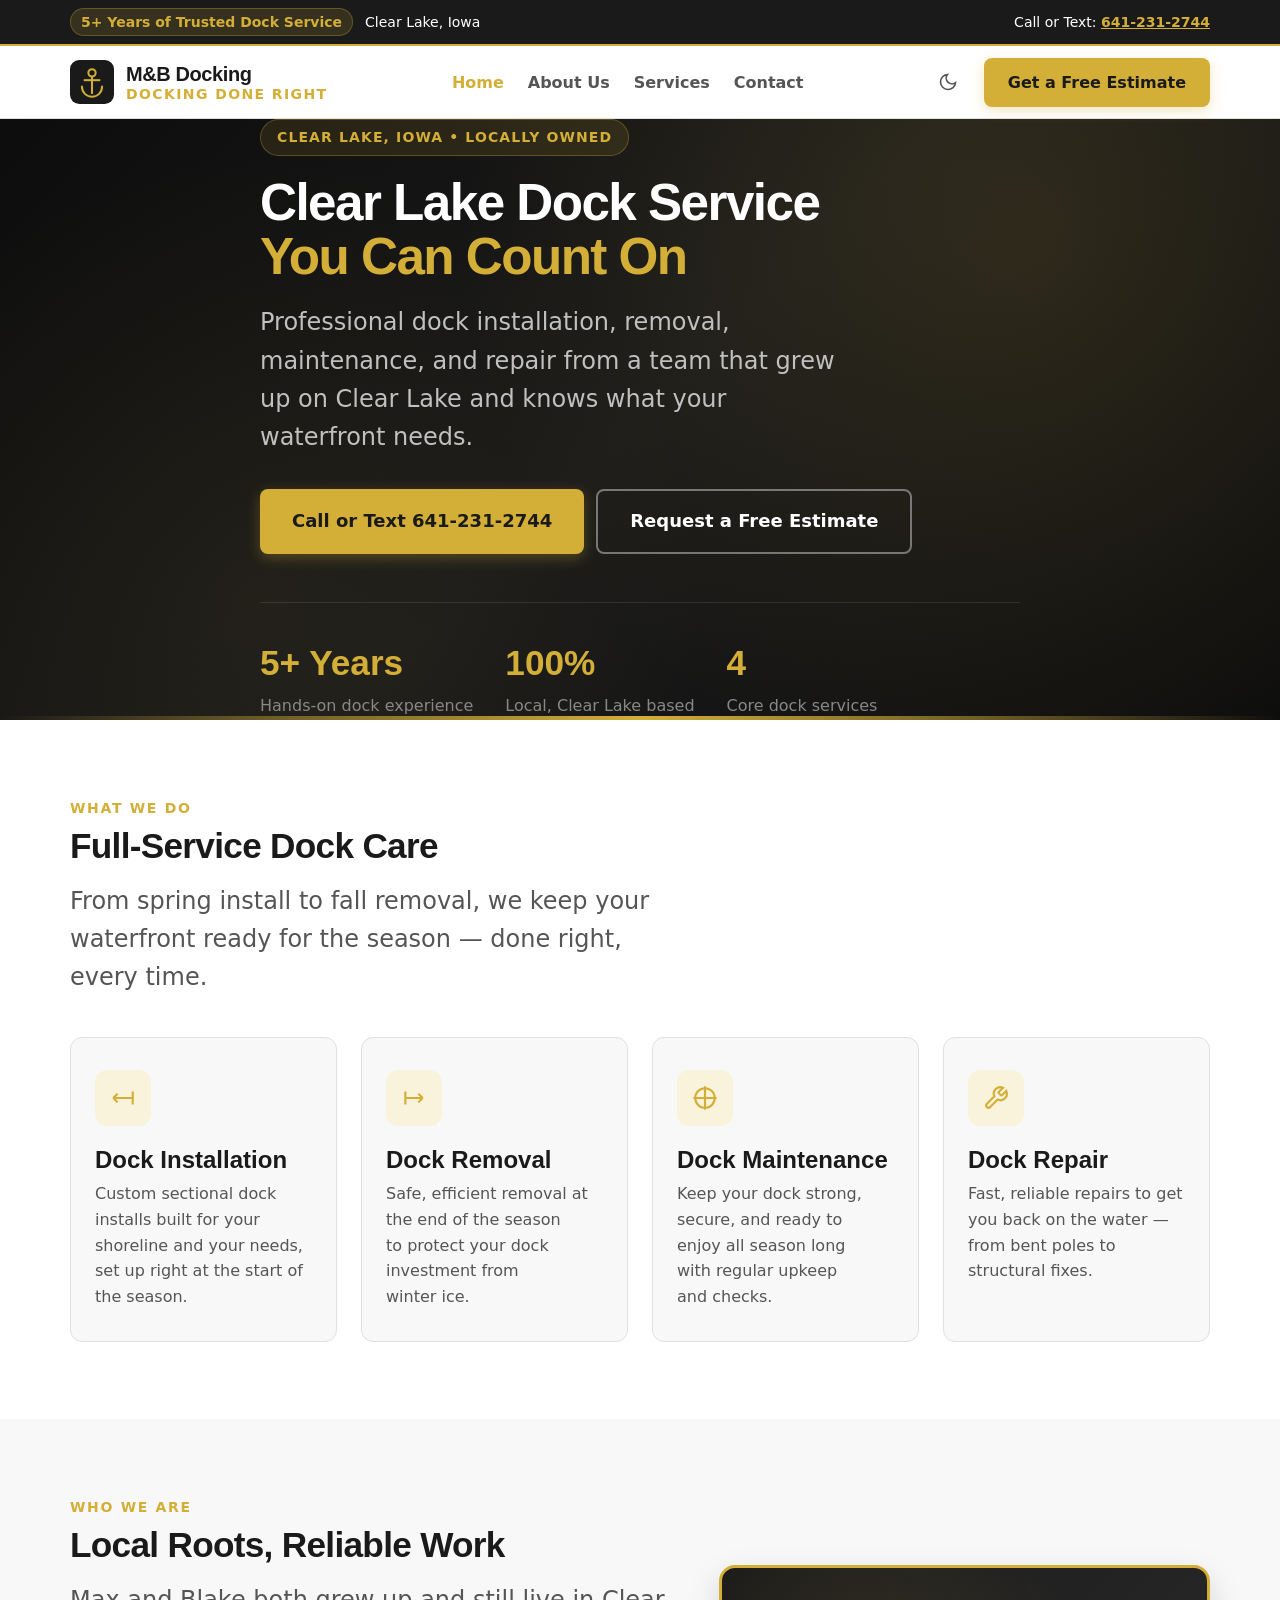
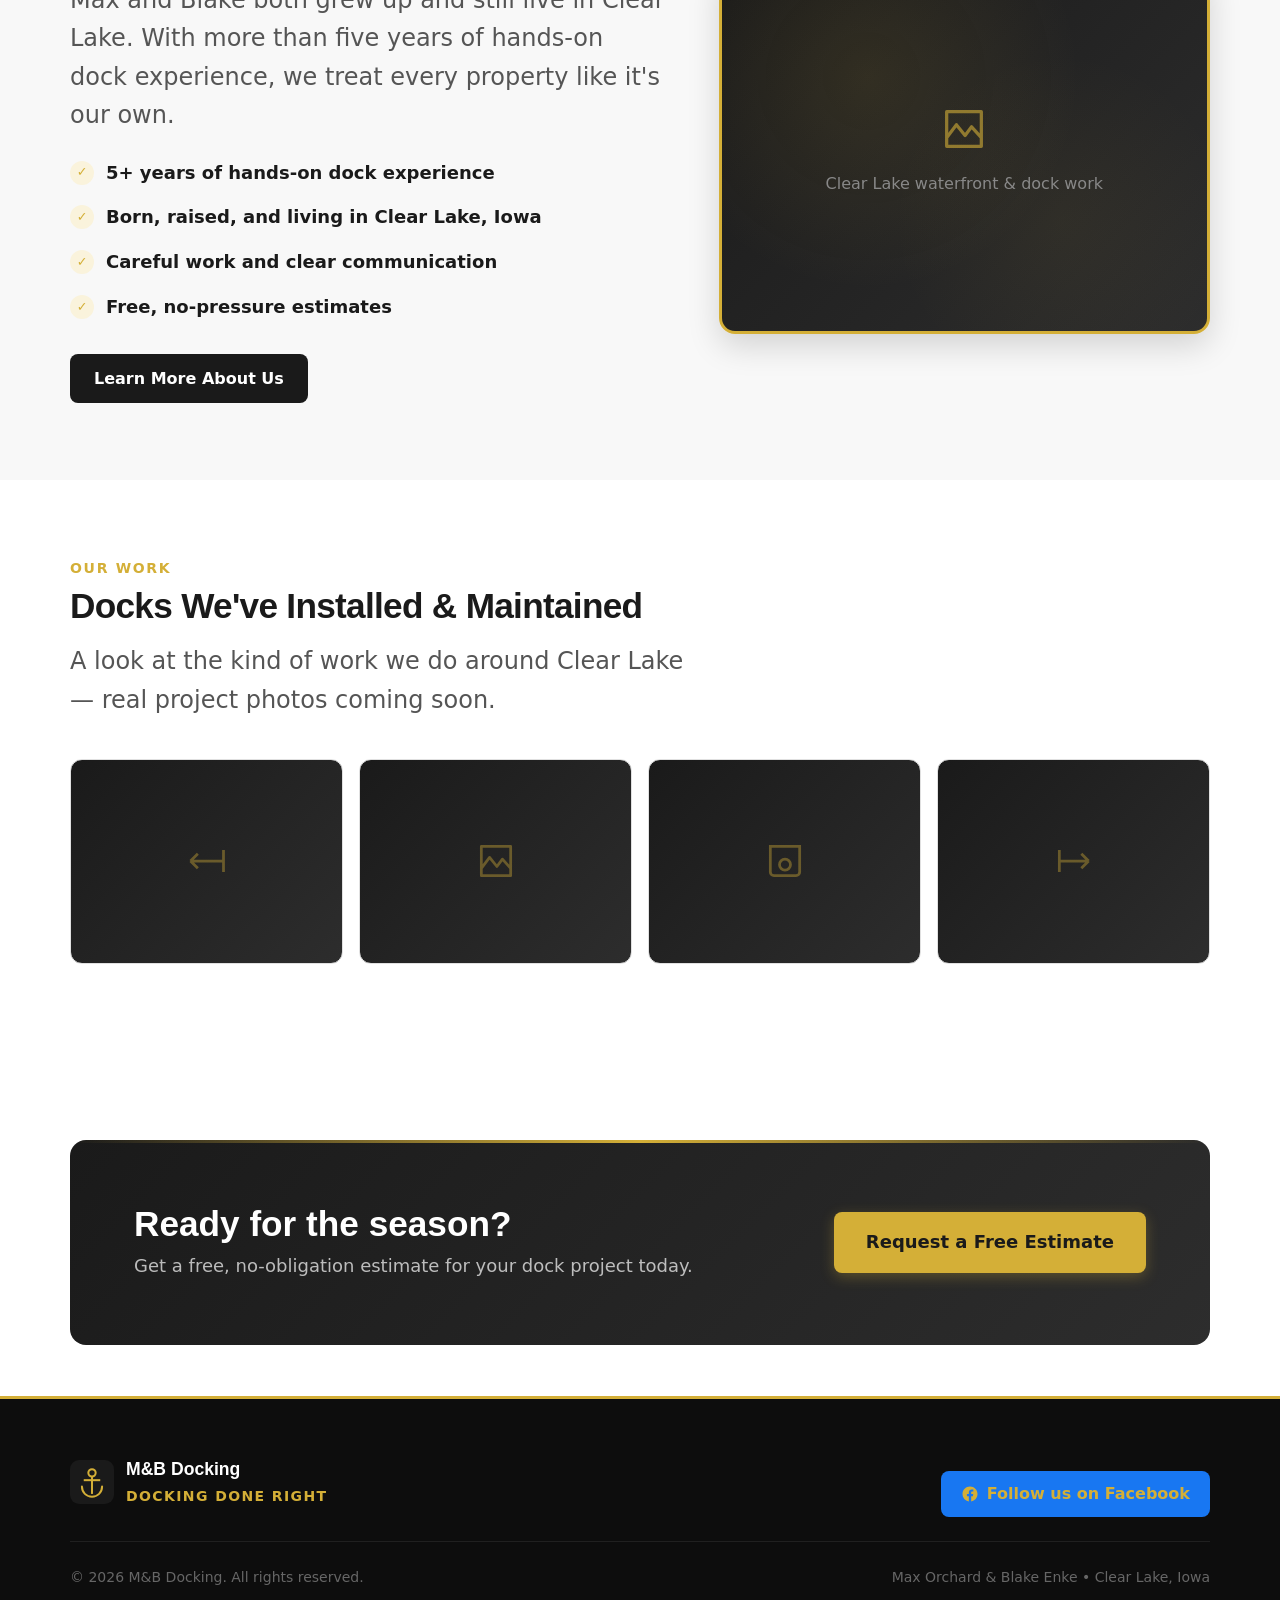
==== index.html @ 093987b3 "Initial M&B Docking site: 4 pages, black/gold branding" ====
<!doctype html>
<html lang="en">
<head>
  <meta charset="utf-8" />
  <meta name="viewport" content="width=device-width, initial-scale=1" />
  <meta name="description" content="M&B Docking provides reliable dock installation, removal, maintenance, and repair for Clear Lake, Iowa homeowners. Free estimates." />
  <title>M&amp;B Docking | Clear Lake Dock Service You Can Count On</title>
  <link rel="icon" href="data:image/svg+xml,<svg xmlns=%22http://www.w3.org/2000/svg%22 viewBox=%220 0 48 48%22><rect width=%2248%22 height=%2248%22 rx=%2210%22 fill=%22%231a1a1a%22/><circle cx=%2224%22 cy=%2214%22 r=%224%22 stroke=%22%23D4AF37%22 stroke-width=%222.2%22 fill=%22none%22/><line x1=%2224%22 y1=%2218%22 x2=%2224%22 y2=%2237%22 stroke=%22%23D4AF37%22 stroke-width=%222.2%22/><line x1=%2215%22 y1=%2222%22 x2=%2233%22 y2=%2222%22 stroke=%22%23D4AF37%22 stroke-width=%222.2%22/><path d=%22M13 29c0 6.5 5 11 11 11s11-4.5 11-11%22 stroke=%22%23D4AF37%22 stroke-width=%222.2%22 fill=%22none%22 stroke-linecap=%22round%22/></svg>" />

  <!-- Fonts -->
  <link rel="preconnect" href="https://api.fontshare.com" />
  <link href="https://api.fontshare.com/v2/css?f[]=cabinet-grotesk@700,800,900&f[]=satoshi@400,500,700&display=swap" rel="stylesheet" />

  <link rel="stylesheet" href="assets/style.css" />

  <!-- Open Graph -->
  <meta property="og:title" content="M&amp;B Docking | Clear Lake Dock Service You Can Count On" />
  <meta property="og:description" content="M&B Docking provides reliable dock installation, removal, maintenance, and repair for Clear Lake, Iowa homeowners. Free estimates." />
  <meta property="og:type" content="website" />
</head>
<body>
  <!-- Top Bar -->
  <div class="topbar">
    <div class="container topbar-content">
      <div style="display:flex; align-items:center; gap:12px;">
        <span class="topbar-badge">5+ Years of Trusted Dock Service</span>
        <span>Clear Lake, Iowa</span>
      </div>
      <div>
        <span>Call or Text: </span>
        <a href="tel:6412312744">641-231-2744</a>
      </div>
    </div>
  </div>

  <!-- Header -->
  <header class="header">
    <div class="container">
      <nav class="nav" aria-label="Main Navigation">
        <a class="brand" href="index.html">
          <svg class="brand-logo" viewBox="0 0 48 48" fill="none" xmlns="http://www.w3.org/2000/svg" aria-label="M&amp;B Docking anchor logo">
          <rect width="48" height="48" rx="10" fill="#1a1a1a"/>
          <circle cx="24" cy="14" r="4" stroke="#D4AF37" stroke-width="2.2" fill="none"/>
          <line x1="24" y1="18" x2="24" y2="37" stroke="#D4AF37" stroke-width="2.2"/>
          <line x1="15" y1="22" x2="33" y2="22" stroke="#D4AF37" stroke-width="2.2"/>
          <path d="M13 29c0 6.5 5 11 11 11s11-4.5 11-11" stroke="#D4AF37" stroke-width="2.2" fill="none" stroke-linecap="round"/>
        </svg>
          <span class="brand-text">
            <span class="brand-name">M&amp;B Docking</span>
            <span class="brand-tagline">Docking Done Right</span>
          </span>
        </a>
        <div class="nav-links" data-nav-links>
          <a href="index.html" class="active">Home</a>
          <a href="about.html">About Us</a>
          <a href="services.html">Services</a>
          <a href="contact.html">Contact</a>
        </div>
        <div class="nav-right">
          <button class="theme-toggle" data-theme-toggle aria-label="Toggle dark mode"></button>
          <a class="btn btn-gold" href="contact.html">Get a Free Estimate</a>
          <button class="menu-toggle" data-menu-toggle aria-label="Toggle menu">
            <svg width="24" height="24" viewBox="0 0 24 24" fill="none" stroke="currentColor" stroke-width="2"><line x1="3" y1="6" x2="21" y2="6"/><line x1="3" y1="12" x2="21" y2="12"/><line x1="3" y1="18" x2="21" y2="18"/></svg>
          </button>
        </div>
      </nav>
    </div>
  </header>
  <main>
    <!-- Hero -->
    <section class="hero">
      <div class="container hero-content">
        <div class="hero-tag">Clear Lake, Iowa &bull; Locally Owned</div>
        <h1>Clear Lake Dock Service <span class="accent">You Can Count On</span></h1>
        <p>Professional dock installation, removal, maintenance, and repair from a team that grew up on Clear Lake and knows what your waterfront needs.</p>
        <div class="hero-ctas">
          <a class="btn btn-gold btn-lg" href="tel:6412312744">Call or Text 641-231-2744</a>
          <a class="btn btn-outline btn-lg" style="color:#fff; border-color:rgba(255,255,255,0.4);" href="contact.html">Request a Free Estimate</a>
        </div>
        <div class="hero-stats">
          <div class="stat-item">
            <strong>5+ Years</strong>
            <span>Hands-on dock experience</span>
          </div>
          <div class="stat-item">
            <strong>100%</strong>
            <span>Local, Clear Lake based</span>
          </div>
          <div class="stat-item">
            <strong>4</strong>
            <span>Core dock services</span>
          </div>
        </div>
      </div>
    </section>

    <!-- Services Overview -->
    <section class="section" id="services">
      <div class="container">
        <div class="section-kicker">What We Do</div>
        <h2 class="section-title">Full-Service Dock Care</h2>
        <p class="section-lead">From spring install to fall removal, we keep your waterfront ready for the season &mdash; done right, every time.</p>

        <div class="services-grid">
          <article class="service-card">
            <div class="service-icon">
              <svg width="26" height="26" viewBox="0 0 24 24" fill="none" stroke="currentColor" stroke-width="2"><path d="M3 12h18M3 12l4-4M3 12l4 4M21 6v12"/></svg>
            </div>
            <h3>Dock Installation</h3>
            <p>Custom sectional dock installs built for your shoreline and your needs, set up right at the start of the season.</p>
          </article>

          <article class="service-card">
            <div class="service-icon">
              <svg width="26" height="26" viewBox="0 0 24 24" fill="none" stroke="currentColor" stroke-width="2"><path d="M20 12H4M20 12l-4-4M20 12l-4 4M4 18V6"/></svg>
            </div>
            <h3>Dock Removal</h3>
            <p>Safe, efficient removal at the end of the season to protect your dock investment from winter ice.</p>
          </article>

          <article class="service-card">
            <div class="service-icon">
              <svg width="26" height="26" viewBox="0 0 24 24" fill="none" stroke="currentColor" stroke-width="2"><path d="M12 2v20M2 12h20" stroke-linecap="round"/><circle cx="12" cy="12" r="9"/></svg>
            </div>
            <h3>Dock Maintenance</h3>
            <p>Keep your dock strong, secure, and ready to enjoy all season long with regular upkeep and checks.</p>
          </article>

          <article class="service-card">
            <div class="service-icon">
              <svg width="26" height="26" viewBox="0 0 24 24" fill="none" stroke="currentColor" stroke-width="2"><path d="M14.7 6.3a1 1 0 000 1.4l1.6 1.6a1 1 0 001.4 0l3.77-3.77a6 6 0 01-7.94 7.94l-6.91 6.91a2.12 2.12 0 01-3-3l6.91-6.91a6 6 0 017.94-7.94l-3.76 3.76z"/></svg>
            </div>
            <h3>Dock Repair</h3>
            <p>Fast, reliable repairs to get you back on the water &mdash; from bent poles to structural fixes.</p>
          </article>
        </div>
      </div>
    </section>

    <!-- Local Trust Section -->
    <section class="section" style="background: var(--color-surface);">
      <div class="container split">
        <div class="split-text">
          <div class="section-kicker">Who We Are</div>
          <h2 class="section-title">Local Roots, Reliable Work</h2>
          <p class="section-lead">Max and Blake both grew up and still live in Clear Lake. With more than five years of hands-on dock experience, we treat every property like it's our own.</p>
          <ul class="highlight-points">
            <li><div class="check-circle">&check;</div><span>5+ years of hands-on dock experience</span></li>
            <li><div class="check-circle">&check;</div><span>Born, raised, and living in Clear Lake, Iowa</span></li>
            <li><div class="check-circle">&check;</div><span>Careful work and clear communication</span></li>
            <li><div class="check-circle">&check;</div><span>Free, no-pressure estimates</span></li>
          </ul>
          <div style="margin-top: var(--space-8);">
            <a class="btn btn-black" href="about.html">Learn More About Us</a>
          </div>
        </div>
        <div class="split-visual">
          <div class="photo-frame">
            <div class="photo-placeholder">
              <svg width="52" height="52" viewBox="0 0 24 24" fill="none" stroke="currentColor" stroke-width="1.5"><path d="M4 16l4.5-6 4 5 3-4L20 16M4 8h.01M4 4h16v16H4z" stroke-linejoin="round"/></svg>
              <p>Clear Lake waterfront &amp; dock work</p>
            </div>
          </div>
        </div>
      </div>
    </section>

    <!-- Gallery Section -->
    <section class="section">
      <div class="container">
        <div class="section-kicker">Our Work</div>
        <h2 class="section-title">Docks We've Installed &amp; Maintained</h2>
        <p class="section-lead">A look at the kind of work we do around Clear Lake &mdash; real project photos coming soon.</p>
        <div class="gallery-grid">
          <div class="gallery-item"><svg width="44" height="44" viewBox="0 0 24 24" fill="none" stroke="currentColor" stroke-width="1.5"><path d="M3 12h18M3 12l4-4M3 12l4 4M21 6v12"/></svg></div>
          <div class="gallery-item"><svg width="44" height="44" viewBox="0 0 24 24" fill="none" stroke="currentColor" stroke-width="1.5"><path d="M4 16l4.5-6 4 5 3-4L20 16M4 8h.01M4 4h16v16H4z" stroke-linejoin="round"/></svg></div>
          <div class="gallery-item"><svg width="44" height="44" viewBox="0 0 24 24" fill="none" stroke="currentColor" stroke-width="1.5"><circle cx="12" cy="14" r="3"/><path d="M4 4h16v14a2 2 0 01-2 2H6a2 2 0 01-2-2V4z"/></svg></div>
          <div class="gallery-item"><svg width="44" height="44" viewBox="0 0 24 24" fill="none" stroke="currentColor" stroke-width="1.5"><path d="M20 12H4M20 12l-4-4M20 12l-4 4M4 18V6"/></svg></div>
        </div>
      </div>
    </section>

    <!-- Final CTA -->
    <section class="section-sm">
      <div class="container">
        <div class="cta-banner">
          <div>
            <h2>Ready for the season?</h2>
            <p>Get a free, no-obligation estimate for your dock project today.</p>
          </div>
          <a class="btn btn-gold btn-lg" href="contact.html">Request a Free Estimate</a>
        </div>
      </div>
    </section>
  </main>
  <!-- Footer -->
  <footer class="footer">
    <div class="container">
      <div class="footer-content">
        <div class="footer-brand">
          <svg class="brand-logo" viewBox="0 0 48 48" fill="none" xmlns="http://www.w3.org/2000/svg" aria-label="M&amp;B Docking anchor logo">
          <rect width="48" height="48" rx="10" fill="#1a1a1a"/>
          <circle cx="24" cy="14" r="4" stroke="#D4AF37" stroke-width="2.2" fill="none"/>
          <line x1="24" y1="18" x2="24" y2="37" stroke="#D4AF37" stroke-width="2.2"/>
          <line x1="15" y1="22" x2="33" y2="22" stroke="#D4AF37" stroke-width="2.2"/>
          <path d="M13 29c0 6.5 5 11 11 11s11-4.5 11-11" stroke="#D4AF37" stroke-width="2.2" fill="none" stroke-linecap="round"/>
        </svg>
          <span>
            <span class="footer-brand-name" style="display:block;">M&amp;B Docking</span>
            <span class="footer-brand-tag">Docking Done Right</span>
          </span>
        </div>
        <a class="social-link" href="https://www.facebook.com/p/MB-Docking-61561018682896/" target="_blank" rel="noopener noreferrer" aria-label="M&amp;B Docking on Facebook">
          <svg width="18" height="18" viewBox="0 0 24 24" fill="currentColor"><path d="M22 12.06C22 6.53 17.52 2.04 12 2.04S2 6.53 2 12.06c0 5 3.66 9.13 8.44 9.88v-6.99h-2.54v-2.89h2.54V9.85c0-2.51 1.49-3.89 3.77-3.89 1.09 0 2.24.2 2.24.2v2.46h-1.26c-1.24 0-1.63.77-1.63 1.56v1.88h2.78l-.44 2.89h-2.34v6.99C18.34 21.19 22 17.06 22 12.06z"/></svg>
          Follow us on Facebook
        </a>
      </div>
      <div class="footer-bottom">
        <span>&copy; <span id="year"></span> M&amp;B Docking. All rights reserved.</span>
        <span>Max Orchard &amp; Blake Enke &bull; Clear Lake, Iowa</span>
      </div>
    </div>
  </footer>

  <script src="assets/script.js"></script>
</body>
</html>
---- assets/style.css ----
/* ===== M&B Docking — Black/Gold/Waterfront Design System ===== */

:root {
  /* Type Scale */
  --text-xs: clamp(0.75rem, 0.7rem + 0.25vw, 0.875rem);
  --text-sm: clamp(0.875rem, 0.8rem + 0.35vw, 1rem);
  --text-base: clamp(1rem, 0.95rem + 0.25vw, 1.125rem);
  --text-lg: clamp(1.125rem, 1rem + 0.75vw, 1.5rem);
  --text-xl: clamp(1.5rem, 1.2rem + 1.25vw, 2.25rem);
  --text-2xl: clamp(2rem, 1.2rem + 2.5vw, 3.5rem);

  /* Spacing */
  --space-1: 0.25rem;
  --space-2: 0.5rem;
  --space-3: 0.75rem;
  --space-4: 1rem;
  --space-5: 1.25rem;
  --space-6: 1.5rem;
  --space-8: 2rem;
  --space-10: 2.5rem;
  --space-12: 3rem;
  --space-16: 4rem;
  --space-20: 5rem;
  --space-24: 6rem;

  /* Brand Colors — Black / Gold / White */
  --color-bg: #ffffff;
  --color-surface: #f8f8f8;
  --color-surface-2: #f0f0f0;
  --color-surface-offset: #1a1a1a;
  --color-divider: #e0e0e0;
  --color-border: #d0d0d0;

  --color-text: #1a1a1a;
  --color-text-muted: #555555;
  --color-text-faint: #888888;
  --color-text-inverse: #ffffff;

  --color-gold: #d4af37;
  --color-gold-hover: #b8941e;
  --color-gold-active: #9a7a14;
  --color-gold-light: #f5e6b8;
  --color-gold-highlight: #faf3dc;

  --color-black: #1a1a1a;
  --color-black-hover: #2d2d2d;
  --color-black-active: #000000;

  --color-success: #2d7a32;
  --color-success-highlight: #d4edda;

  /* Radius */
  --radius-sm: 0.375rem;
  --radius-md: 0.5rem;
  --radius-lg: 0.75rem;
  --radius-xl: 1rem;
  --radius-full: 9999px;

  /* Transitions */
  --transition-interactive: 180ms cubic-bezier(0.16, 1, 0.3, 1);

  /* Shadows */
  --shadow-sm: 0 1px 3px rgba(0, 0, 0, 0.08);
  --shadow-md: 0 4px 12px rgba(0, 0, 0, 0.1);
  --shadow-lg: 0 12px 32px rgba(0, 0, 0, 0.15);
  --shadow-gold: 0 4px 14px rgba(212, 175, 55, 0.3);

  /* Content widths */
  --content-narrow: 640px;
  --content-default: 960px;
  --content-wide: 1200px;

  /* Fonts */
  --font-display: 'Cabinet Grotesk', 'Inter', sans-serif;
  --font-body: 'Satoshi', 'Inter', system-ui, sans-serif;
}

/* Dark Mode */
[data-theme='dark'] {
  --color-bg: #0d0d0d;
  --color-surface: #161616;
  --color-surface-2: #1e1e1e;
  --color-surface-offset: #f0f0f0;
  --color-divider: #2a2a2a;
  --color-border: #3a3a3a;

  --color-text: #e8e8e8;
  --color-text-muted: #999999;
  --color-text-faint: #666666;
  --color-text-inverse: #1a1a1a;

  --color-gold: #e8c547;
  --color-gold-hover: #f0d060;
  --color-gold-active: #d4af37;
  --color-gold-light: #3d3520;
  --color-gold-highlight: #2a2410;

  --color-black: #f0f0f0;
  --color-black-hover: #ffffff;
  --color-black-active: #e8e8e8;

  --shadow-sm: 0 1px 3px rgba(0, 0, 0, 0.3);
  --shadow-md: 0 4px 12px rgba(0, 0, 0, 0.4);
  --shadow-lg: 0 12px 32px rgba(0, 0, 0, 0.5);
  --shadow-gold: 0 4px 14px rgba(232, 197, 71, 0.2);
}

/* ===== Base Reset ===== */
*,
*::before,
*::after {
  box-sizing: border-box;
  margin: 0;
  padding: 0;
}

html {
  -webkit-text-size-adjust: none;
  text-size-adjust: none;
  -webkit-font-smoothing: antialiased;
  -moz-osx-font-smoothing: grayscale;
  text-rendering: optimizeLegibility;
  scroll-behavior: smooth;
  scroll-padding-top: 80px;
}

body {
  min-height: 100dvh;
  line-height: 1.6;
  font-family: var(--font-body);
  font-size: var(--text-base);
  color: var(--color-text);
  background-color: var(--color-bg);
}

img,
picture,
video,
canvas,
svg {
  display: block;
  max-width: 100%;
  height: auto;
}

ul,
ol {
  list-style: none;
}

input,
button,
textarea,
select {
  font: inherit;
  color: inherit;
}

h1,
h2,
h3,
h4,
h5,
h6 {
  text-wrap: balance;
  line-height: 1.15;
  font-family: var(--font-display);
}

p,
li,
figcaption {
  text-wrap: pretty;
  max-width: 72ch;
}

::selection {
  background: var(--color-gold);
  color: var(--color-black);
}

:focus-visible {
  outline: 2px solid var(--color-gold);
  outline-offset: 3px;
  border-radius: var(--radius-sm);
}

@media (prefers-reduced-motion: reduce) {
  *,
  *::before,
  *::after {
    animation-duration: 0.01ms !important;
    animation-iteration-count: 1 !important;
    transition-duration: 0.01ms !important;
    scroll-behavior: auto !important;
  }
}

button {
  cursor: pointer;
  background: none;
  border: none;
}

a {
  transition: color var(--transition-interactive);
}

.sr-only {
  position: absolute;
  width: 1px;
  height: 1px;
  padding: 0;
  margin: -1px;
  overflow: hidden;
  clip: rect(0, 0, 0, 0);
  white-space: nowrap;
  border-width: 0;
}

/* ===== Layout ===== */
.container {
  width: min(1140px, calc(100% - 48px));
  margin: 0 auto;
}

.section {
  padding-block: clamp(var(--space-12), 6vw, var(--space-24));
}

.section-sm {
  padding-block: clamp(var(--space-8), 4vw, var(--space-16));
}

/* ===== Header / Navigation ===== */
.topbar {
  background: var(--color-black);
  color: var(--color-text-inverse);
  font-size: var(--text-xs);
  padding: var(--space-2) 0;
  border-bottom: 2px solid var(--color-gold);
}

[data-theme='dark'] .topbar {
  background: var(--color-surface-offset);
  color: var(--color-black);
}

.topbar-content {
  display: flex;
  justify-content: space-between;
  align-items: center;
  gap: var(--space-3);
  flex-wrap: wrap;
}

.topbar a {
  color: var(--color-gold);
  font-weight: 700;
}

.topbar a:hover {
  color: var(--color-gold-hover);
}

.topbar-badge {
  display: inline-flex;
  align-items: center;
  gap: 6px;
  background: rgba(212, 175, 55, 0.15);
  color: var(--color-gold);
  padding: 2px 10px;
  border-radius: var(--radius-full);
  font-weight: 700;
  border: 1px solid rgba(212, 175, 55, 0.3);
}

.header {
  position: sticky;
  top: 0;
  z-index: 100;
  background: color-mix(in oklab, var(--color-bg) 95%, transparent);
  backdrop-filter: blur(12px);
  border-bottom: 1px solid var(--color-divider);
  transition: box-shadow var(--transition-interactive);
}

.header.scrolled {
  box-shadow: var(--shadow-md);
}

.nav {
  height: 72px;
  display: flex;
  align-items: center;
  justify-content: space-between;
  gap: var(--space-6);
}

.brand {
  display: flex;
  align-items: center;
  gap: var(--space-3);
  text-decoration: none;
  color: var(--color-text);
}

.brand-logo {
  width: 44px;
  height: 44px;
  flex-shrink: 0;
}

.brand-text {
  display: flex;
  flex-direction: column;
  line-height: 1.2;
}

.brand-name {
  font-family: var(--font-display);
  font-weight: 800;
  font-size: 1.25rem;
  letter-spacing: -0.02em;
  color: var(--color-text);
}

.brand-tagline {
  font-size: var(--text-xs);
  font-weight: 600;
  text-transform: uppercase;
  letter-spacing: 0.1em;
  color: var(--color-gold);
}

.nav-links {
  display: flex;
  align-items: center;
  gap: var(--space-6);
  font-size: var(--text-sm);
  font-weight: 600;
}

.nav-links a {
  color: var(--color-text-muted);
  text-decoration: none;
}

.nav-links a:hover,
.nav-links a.active {
  color: var(--color-gold);
}

.nav-right {
  display: flex;
  align-items: center;
  gap: var(--space-4);
}

.theme-toggle {
  width: 40px;
  height: 40px;
  display: flex;
  align-items: center;
  justify-content: center;
  border-radius: var(--radius-md);
  color: var(--color-text-muted);
  transition: color var(--transition-interactive), background var(--transition-interactive);
}

.theme-toggle:hover {
  color: var(--color-gold);
  background: var(--color-surface);
}

.menu-toggle {
  display: none;
  width: 40px;
  height: 40px;
  align-items: center;
  justify-content: center;
  color: var(--color-text);
}

/* ===== Buttons ===== */
.btn {
  display: inline-flex;
  align-items: center;
  justify-content: center;
  gap: var(--space-2);
  padding: 12px 24px;
  border-radius: var(--radius-md);
  font-family: var(--font-body);
  font-weight: 700;
  font-size: var(--text-sm);
  cursor: pointer;
  transition: all var(--transition-interactive);
  border: none;
  text-decoration: none;
  white-space: nowrap;
}

.btn-gold {
  background: var(--color-gold);
  color: #1a1a1a;
  box-shadow: var(--shadow-gold);
}

.btn-gold:hover {
  background: var(--color-gold-hover);
  transform: translateY(-2px);
}

.btn-black {
  background: var(--color-black);
  color: var(--color-text-inverse);
}

[data-theme='dark'] .btn-black {
  background: var(--color-gold);
  color: #1a1a1a;
}

.btn-black:hover {
  background: var(--color-black-hover);
  transform: translateY(-2px);
}

[data-theme='dark'] .btn-black:hover {
  background: var(--color-gold-hover);
}

.btn-outline {
  border: 2px solid var(--color-text);
  color: var(--color-text);
  background: transparent;
}

.btn-outline:hover {
  border-color: var(--color-gold);
  color: var(--color-gold);
}

.btn-lg {
  padding: 16px 32px;
  font-size: var(--text-base);
}

.btn-block {
  width: 100%;
}

/* ===== Hero ===== */
.hero {
  background: linear-gradient(135deg, #0d0d0d 0%, #1a1a1a 50%, #0d0d0d 100%);
  color: #ffffff;
  padding: clamp(var(--space-16), 10vw, var(--space-32)) 0;
  position: relative;
  overflow: hidden;
}

.hero::before {
  content: '';
  position: absolute;
  top: 0;
  left: 0;
  right: 0;
  bottom: 0;
  background:
    radial-gradient(circle at 80% 20%, rgba(212, 175, 55, 0.12), transparent 50%),
    radial-gradient(circle at 20% 80%, rgba(212, 175, 55, 0.06), transparent 40%);
  pointer-events: none;
}

.hero::after {
  content: '';
  position: absolute;
  bottom: 0;
  left: 0;
  right: 0;
  height: 4px;
  background: linear-gradient(90deg, transparent, var(--color-gold), transparent);
}

.hero-content {
  position: relative;
  z-index: 1;
  max-width: 760px;
}

.hero-tag {
  display: inline-flex;
  align-items: center;
  gap: 8px;
  padding: 6px 16px;
  border-radius: var(--radius-full);
  background: rgba(212, 175, 55, 0.12);
  border: 1px solid rgba(212, 175, 55, 0.3);
  font-size: var(--text-xs);
  font-weight: 700;
  letter-spacing: 0.08em;
  text-transform: uppercase;
  color: var(--color-gold);
  margin-bottom: var(--space-5);
}

.hero h1 {
  font-size: var(--text-2xl);
  line-height: 1.05;
  letter-spacing: -0.03em;
  margin-bottom: var(--space-5);
  color: #ffffff;
}

.hero h1 .accent {
  color: var(--color-gold);
}

.hero p {
  font-size: var(--text-lg);
  color: #c0c0c0;
  max-width: 580px;
  margin-bottom: var(--space-8);
}

.hero-ctas {
  display: flex;
  flex-wrap: wrap;
  gap: var(--space-3);
}

.hero-stats {
  display: flex;
  gap: var(--space-8);
  margin-top: var(--space-12);
  padding-top: var(--space-8);
  border-top: 1px solid rgba(255, 255, 255, 0.1);
  flex-wrap: wrap;
}

.stat-item strong {
  display: block;
  font-size: var(--text-xl);
  font-weight: 900;
  color: var(--color-gold);
  font-family: var(--font-display);
}

.stat-item span {
  font-size: var(--text-sm);
  color: #888;
}

/* ===== Section Typography ===== */
.section-kicker {
  font-size: var(--text-xs);
  font-weight: 800;
  letter-spacing: 0.12em;
  text-transform: uppercase;
  color: var(--color-gold);
  margin-bottom: var(--space-2);
}

.section-title {
  font-size: var(--text-xl);
  line-height: 1.1;
  letter-spacing: -0.02em;
  color: var(--color-text);
  margin-bottom: var(--space-4);
}

.section-lead {
  font-size: var(--text-lg);
  color: var(--color-text-muted);
  max-width: 620px;
}

/* ===== Services Grid ===== */
.services-grid {
  display: grid;
  grid-template-columns: repeat(auto-fit, minmax(260px, 1fr));
  gap: var(--space-6);
  margin-top: var(--space-10);
}

.service-card {
  background: var(--color-surface);
  border: 1px solid var(--color-divider);
  border-radius: var(--radius-lg);
  padding: var(--space-8) var(--space-6);
  transition: transform var(--transition-interactive), box-shadow var(--transition-interactive), border-color var(--transition-interactive);
  display: flex;
  flex-direction: column;
}

.service-card:hover {
  transform: translateY(-4px);
  box-shadow: var(--shadow-lg);
  border-color: var(--color-gold);
}

.service-icon {
  width: 56px;
  height: 56px;
  border-radius: var(--radius-lg);
  background: var(--color-gold-highlight);
  color: var(--color-gold);
  display: flex;
  align-items: center;
  justify-content: center;
  margin-bottom: var(--space-5);
}

.service-card h3 {
  font-size: var(--text-lg);
  color: var(--color-text);
  margin-bottom: var(--space-2);
}

.service-card p {
  color: var(--color-text-muted);
  font-size: var(--text-sm);
  flex-grow: 1;
}

/* ===== Split Layout ===== */
.split {
  display: grid;
  grid-template-columns: 1.1fr 0.9fr;
  gap: var(--space-12);
  align-items: center;
}

.split-reverse {
  grid-template-columns: 0.9fr 1.1fr;
}

.split-reverse .split-text {
  order: 2;
}

@media (max-width: 860px) {
  .split,
  .split-reverse {
    grid-template-columns: 1fr;
    gap: var(--space-8);
  }
  .split-reverse .split-text {
    order: 0;
  }
}

/* ===== About Photo Placeholder ===== */
.photo-frame {
  position: relative;
  border-radius: var(--radius-xl);
  overflow: hidden;
  background: linear-gradient(135deg, #1a1a1a, #2d2d2d);
  aspect-ratio: 4 / 3;
  display: flex;
  align-items: center;
  justify-content: center;
  box-shadow: var(--shadow-lg);
  border: 3px solid var(--color-gold);
}

.photo-frame::before {
  content: '';
  position: absolute;
  inset: 0;
  background:
    radial-gradient(circle at 30% 30%, rgba(212, 175, 55, 0.1), transparent 50%),
    radial-gradient(circle at 70% 70%, rgba(212, 175, 55, 0.05), transparent 40%);
}

.photo-placeholder {
  position: relative;
  z-index: 1;
  text-align: center;
  color: #666;
  padding: var(--space-8);
}

.photo-placeholder svg {
  margin: 0 auto var(--space-4);
  color: var(--color-gold);
  opacity: 0.6;
}

.photo-placeholder p {
  color: #888;
  font-size: var(--text-sm);
  max-width: 300px;
  margin: 0 auto;
}

/* ===== Highlight Points ===== */
.highlight-points {
  margin-top: var(--space-6);
  display: grid;
  gap: var(--space-4);
}

.highlight-points li {
  display: flex;
  align-items: flex-start;
  gap: var(--space-3);
  font-weight: 600;
  color: var(--color-text);
  font-size: var(--text-base);
}

.check-circle {
  width: 24px;
  height: 24px;
  border-radius: 50%;
  background: var(--color-gold-highlight);
  color: var(--color-gold);
  display: flex;
  align-items: center;
  justify-content: center;
  font-size: 0.8rem;
  font-weight: 900;
  flex-shrink: 0;
  margin-top: 2px;
}

/* ===== Process Steps ===== */
.steps-grid {
  display: grid;
  grid-template-columns: repeat(auto-fit, minmax(260px, 1fr));
  gap: var(--space-6);
  margin-top: var(--space-10);
}

.step-card {
  background: var(--color-surface);
  border: 1px solid var(--color-divider);
  border-radius: var(--radius-lg);
  padding: var(--space-8);
  position: relative;
}

.step-number {
  font-size: var(--text-xs);
  font-weight: 900;
  color: var(--color-gold);
  letter-spacing: 0.1em;
  text-transform: uppercase;
  margin-bottom: var(--space-3);
  display: block;
}

.step-card h3 {
  font-size: var(--text-lg);
  color: var(--color-text);
  margin-bottom: var(--space-2);
}

.step-card p {
  color: var(--color-text-muted);
  font-size: var(--text-sm);
}

/* ===== CTA Banner ===== */
.cta-banner {
  background: linear-gradient(135deg, var(--color-black), #2d2d2d);
  color: #ffffff;
  border-radius: var(--radius-xl);
  padding: clamp(var(--space-10), 5vw, var(--space-16));
  display: flex;
  justify-content: space-between;
  align-items: center;
  gap: var(--space-8);
  flex-wrap: wrap;
  margin-top: var(--space-12);
  position: relative;
  overflow: hidden;
}

[data-theme='dark'] .cta-banner {
  background: linear-gradient(135deg, var(--color-surface), var(--color-surface-2));
  color: var(--color-text);
  border: 1px solid var(--color-border);
}

.cta-banner::before {
  content: '';
  position: absolute;
  top: 0;
  left: 0;
  right: 0;
  height: 3px;
  background: linear-gradient(90deg, transparent, var(--color-gold), transparent);
}

.cta-banner h2 {
  color: inherit;
  font-size: var(--text-xl);
  margin-bottom: var(--space-2);
}

.cta-banner p {
  color: rgba(255, 255, 255, 0.7);
  font-size: var(--text-base);
}

[data-theme='dark'] .cta-banner p {
  color: var(--color-text-muted);
}

/* ===== Contact ===== */
.contact-grid {
  display: grid;
  grid-template-columns: 0.9fr 1.1fr;
  gap: var(--space-12);
  align-items: start;
}

@media (max-width: 860px) {
  .contact-grid {
    grid-template-columns: 1fr;
    gap: var(--space-8);
  }
}

.contact-info {
  background: var(--color-surface);
  border-radius: var(--radius-lg);
  padding: var(--space-10);
  border: 1px solid var(--color-divider);
}

.contact-details {
  margin-top: var(--space-6);
  display: grid;
  gap: var(--space-5);
}

.contact-details li strong {
  display: block;
  font-size: var(--text-xs);
  text-transform: uppercase;
  letter-spacing: 0.05em;
  color: var(--color-text-muted);
  margin-bottom: 2px;
}

.contact-details li a,
.contact-details li span {
  font-size: var(--text-lg);
  font-weight: 700;
  color: var(--color-text);
}

.contact-details li a:hover {
  color: var(--color-gold);
}

.social-link {
  display: inline-flex;
  align-items: center;
  gap: var(--space-2);
  margin-top: var(--space-6);
  padding: 10px 20px;
  border-radius: var(--radius-md);
  background: #1877F2;
  color: #ffffff;
  font-weight: 700;
  font-size: var(--text-sm);
  text-decoration: none;
  transition: background var(--transition-interactive), transform var(--transition-interactive);
}

.social-link:hover {
  background: #0d65d9;
  transform: translateY(-2px);
}

/* ===== Form ===== */
.contact-form {
  background: var(--color-bg);
  border: 1px solid var(--color-divider);
  border-radius: var(--radius-lg);
  padding: var(--space-10);
  box-shadow: var(--shadow-md);
}

[data-theme='dark'] .contact-form {
  background: var(--color-surface);
}

.form-grid {
  display: grid;
  grid-template-columns: 1fr 1fr;
  gap: var(--space-4);
}

.form-wide {
  grid-column: 1 / -1;
}

@media (max-width: 600px) {
  .form-grid {
    grid-template-columns: 1fr;
  }
}

label {
  display: block;
  font-size: var(--text-sm);
  font-weight: 700;
  color: var(--color-text);
  margin-bottom: var(--space-2);
}

input,
select,
textarea {
  width: 100%;
  padding: 12px 16px;
  border-radius: var(--radius-md);
  border: 1px solid var(--color-border);
  font-family: var(--font-body);
  font-size: var(--text-base);
  color: var(--color-text);
  background: var(--color-bg);
  transition: border-color var(--transition-interactive), box-shadow var(--transition-interactive);
}

[data-theme='dark'] input,
[data-theme='dark'] select,
[data-theme='dark'] textarea {
  background: var(--color-surface-2);
}

input:focus,
select:focus,
textarea:focus {
  outline: none;
  border-color: var(--color-gold);
  box-shadow: 0 0 0 3px rgba(212, 175, 55, 0.15);
}

textarea {
  min-height: 120px;
  resize: vertical;
}

.form-notice {
  display: none;
  margin-top: var(--space-4);
  padding: var(--space-4);
  border-radius: var(--radius-md);
  background: var(--color-success-highlight);
  color: var(--color-success);
  font-size: var(--text-sm);
  font-weight: 600;
  border: 1px solid rgba(45, 122, 50, 0.2);
}

/* ===== Gallery ===== */
.gallery-grid {
  display: grid;
  grid-template-columns: repeat(auto-fit, minmax(200px, 1fr));
  gap: var(--space-4);
  margin-top: var(--space-10);
}

.gallery-item {
  aspect-ratio: 4 / 3;
  border-radius: var(--radius-lg);
  overflow: hidden;
  background: linear-gradient(135deg, #1a1a1a, #2d2d2d);
  display: flex;
  align-items: center;
  justify-content: center;
  border: 1px solid var(--color-divider);
  transition: transform var(--transition-interactive), box-shadow var(--transition-interactive);
}

.gallery-item:hover {
  transform: translateY(-2px);
  box-shadow: var(--shadow-md);
}

.gallery-item svg {
  color: var(--color-gold);
  opacity: 0.4;
}

/* ===== Footer ===== */
.footer {
  background: #0d0d0d;
  color: #999;
  padding: var(--space-12) 0 var(--space-8);
  font-size: var(--text-sm);
  border-top: 3px solid var(--color-gold);
}

[data-theme='dark'] .footer {
  background: #000000;
}

.footer-content {
  display: flex;
  justify-content: space-between;
  align-items: center;
  gap: var(--space-6);
  flex-wrap: wrap;
  margin-bottom: var(--space-6);
  padding-bottom: var(--space-6);
  border-bottom: 1px solid rgba(255, 255, 255, 0.08);
}

.footer-brand {
  display: flex;
  align-items: center;
  gap: var(--space-3);
}

.footer-brand-name {
  color: #ffffff;
  font-family: var(--font-display);
  font-weight: 800;
  font-size: 1.1rem;
}

.footer-brand-tag {
  color: var(--color-gold);
  font-size: var(--text-xs);
  font-weight: 600;
  text-transform: uppercase;
  letter-spacing: 0.1em;
}

.footer-bottom {
  display: flex;
  justify-content: space-between;
  align-items: center;
  flex-wrap: wrap;
  gap: var(--space-3);
  font-size: var(--text-xs);
  color: #666;
}

.footer a {
  color: var(--color-gold);
  text-decoration: none;
}

.footer a:hover {
  color: var(--color-gold-hover);
}

/* ===== Mobile Nav ===== */
@media (max-width: 860px) {
  .nav-links {
    display: none;
    position: absolute;
    top: 72px;
    left: 0;
    right: 0;
    background: var(--color-bg);
    flex-direction: column;
    padding: var(--space-6);
    gap: var(--space-4);
    border-bottom: 1px solid var(--color-divider);
    box-shadow: var(--shadow-lg);
  }

  .nav-links.open {
    display: flex;
  }

  .menu-toggle {
    display: flex;
  }

  .nav .btn {
    display: none;
  }

  .topbar {
    display: none;
  }
}

@media (max-width: 480px) {
  .container {
    width: calc(100% - 32px);
  }
}
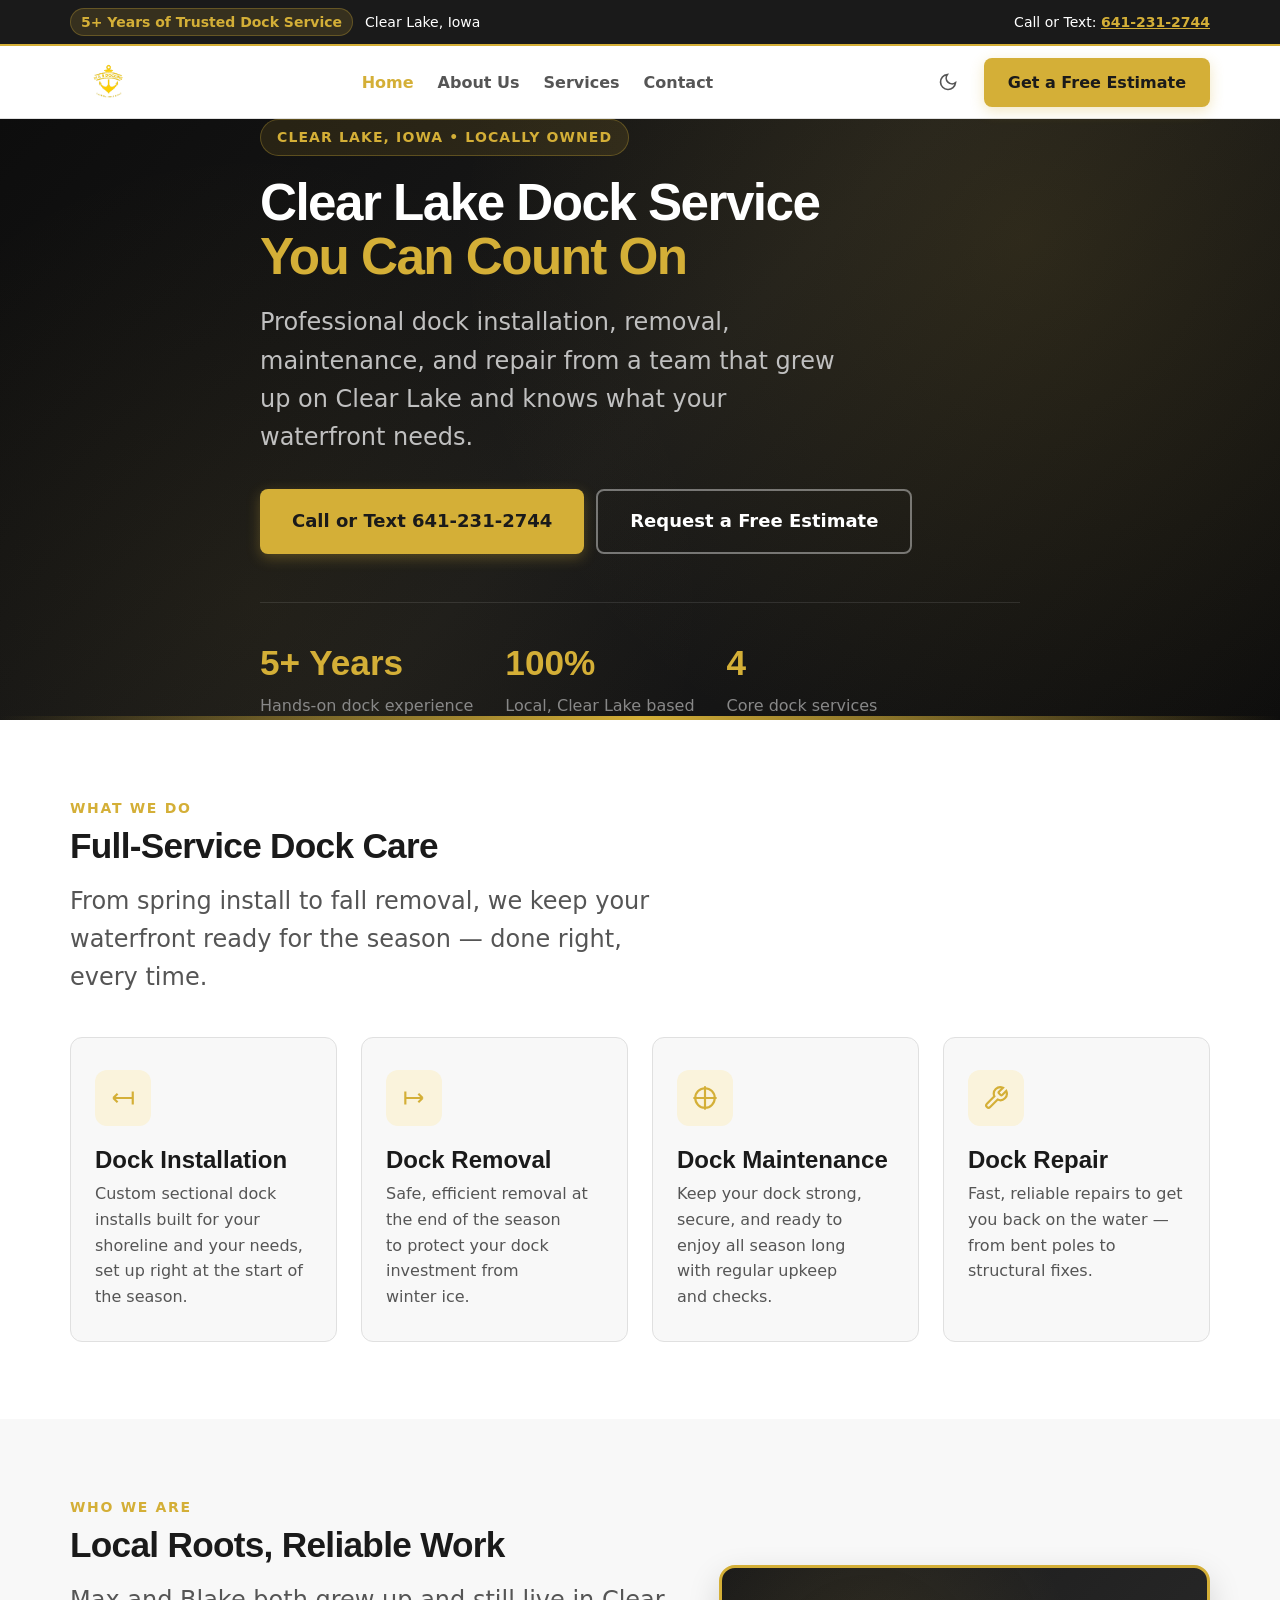
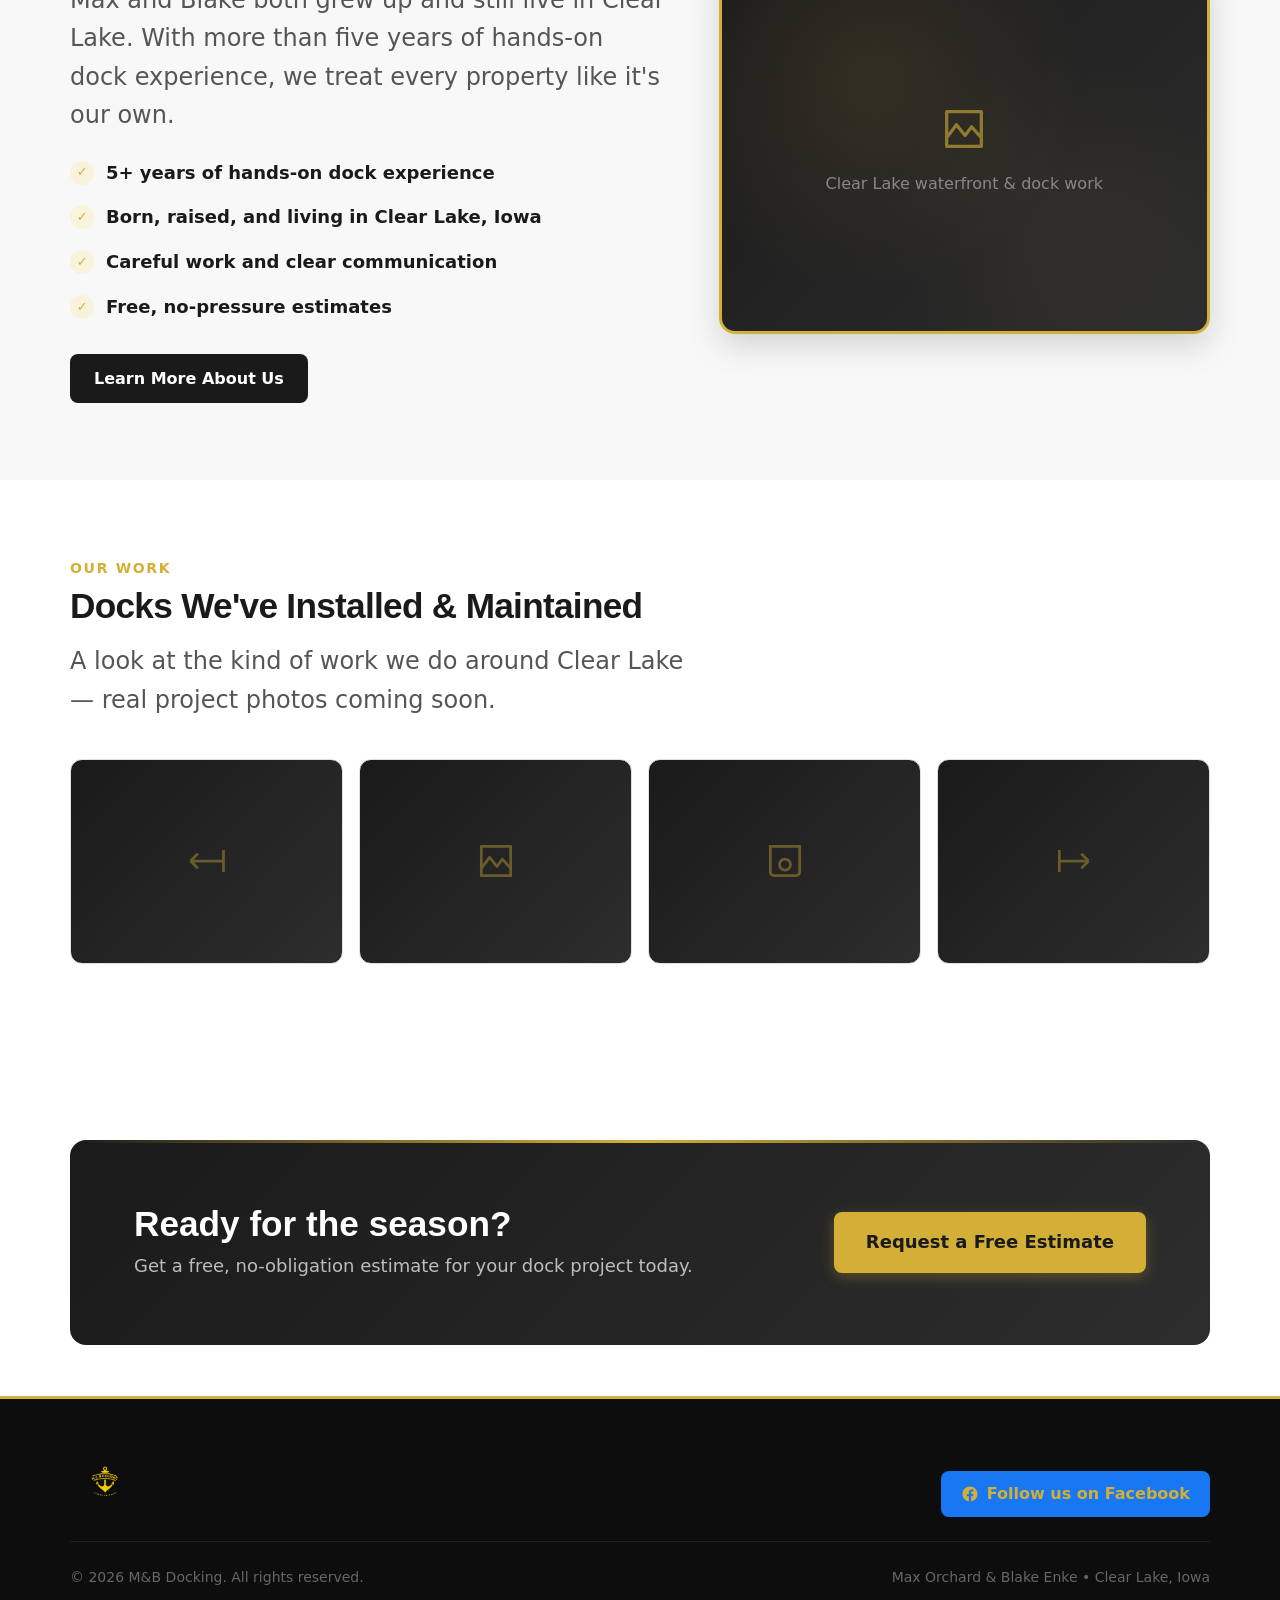
==== commit 59ac944c: "Replace placeholder SVG logo with real M&B Docking logo" ====
--- a/index.html
+++ b/index.html
@@ -5,7 +5,7 @@
   <meta name="viewport" content="width=device-width, initial-scale=1" />
   <meta name="description" content="M&B Docking provides reliable dock installation, removal, maintenance, and repair for Clear Lake, Iowa homeowners. Free estimates." />
   <title>M&amp;B Docking | Clear Lake Dock Service You Can Count On</title>
-  <link rel="icon" href="data:image/svg+xml,<svg xmlns=%22http://www.w3.org/2000/svg%22 viewBox=%220 0 48 48%22><rect width=%2248%22 height=%2248%22 rx=%2210%22 fill=%22%231a1a1a%22/><circle cx=%2224%22 cy=%2214%22 r=%224%22 stroke=%22%23D4AF37%22 stroke-width=%222.2%22 fill=%22none%22/><line x1=%2224%22 y1=%2218%22 x2=%2224%22 y2=%2237%22 stroke=%22%23D4AF37%22 stroke-width=%222.2%22/><line x1=%2215%22 y1=%2222%22 x2=%2233%22 y2=%2222%22 stroke=%22%23D4AF37%22 stroke-width=%222.2%22/><path d=%22M13 29c0 6.5 5 11 11 11s11-4.5 11-11%22 stroke=%22%23D4AF37%22 stroke-width=%222.2%22 fill=%22none%22 stroke-linecap=%22round%22/></svg>" />
+  <link rel="icon" type="image/png" href="assets/mb-logo.png" />
 
   <!-- Fonts -->
   <link rel="preconnect" href="https://api.fontshare.com" />
@@ -38,13 +38,7 @@
     <div class="container">
       <nav class="nav" aria-label="Main Navigation">
         <a class="brand" href="index.html">
-          <svg class="brand-logo" viewBox="0 0 48 48" fill="none" xmlns="http://www.w3.org/2000/svg" aria-label="M&amp;B Docking anchor logo">
-          <rect width="48" height="48" rx="10" fill="#1a1a1a"/>
-          <circle cx="24" cy="14" r="4" stroke="#D4AF37" stroke-width="2.2" fill="none"/>
-          <line x1="24" y1="18" x2="24" y2="37" stroke="#D4AF37" stroke-width="2.2"/>
-          <line x1="15" y1="22" x2="33" y2="22" stroke="#D4AF37" stroke-width="2.2"/>
-          <path d="M13 29c0 6.5 5 11 11 11s11-4.5 11-11" stroke="#D4AF37" stroke-width="2.2" fill="none" stroke-linecap="round"/>
-        </svg>
+          <img class="brand-logo" src="assets/mb-logo.png" alt="M&B Docking — Docking Done Right" />
           <span class="brand-text">
             <span class="brand-name">M&amp;B Docking</span>
             <span class="brand-tagline">Docking Done Right</span>
@@ -198,13 +192,7 @@
     <div class="container">
       <div class="footer-content">
         <div class="footer-brand">
-          <svg class="brand-logo" viewBox="0 0 48 48" fill="none" xmlns="http://www.w3.org/2000/svg" aria-label="M&amp;B Docking anchor logo">
-          <rect width="48" height="48" rx="10" fill="#1a1a1a"/>
-          <circle cx="24" cy="14" r="4" stroke="#D4AF37" stroke-width="2.2" fill="none"/>
-          <line x1="24" y1="18" x2="24" y2="37" stroke="#D4AF37" stroke-width="2.2"/>
-          <line x1="15" y1="22" x2="33" y2="22" stroke="#D4AF37" stroke-width="2.2"/>
-          <path d="M13 29c0 6.5 5 11 11 11s11-4.5 11-11" stroke="#D4AF37" stroke-width="2.2" fill="none" stroke-linecap="round"/>
-        </svg>
+          <img class="brand-logo" src="assets/mb-logo.png" alt="M&B Docking — Docking Done Right" />
           <span>
             <span class="footer-brand-name" style="display:block;">M&amp;B Docking</span>
             <span class="footer-brand-tag">Docking Done Right</span>
--- a/assets/style.css
+++ b/assets/style.css
@@ -306,15 +306,13 @@
 }
 
 .brand-logo {
-  width: 44px;
   height: 44px;
+  width: auto;
   flex-shrink: 0;
 }
 
 .brand-text {
-  display: flex;
-  flex-direction: column;
-  line-height: 1.2;
+  display: none;
 }
 
 .brand-name {
@@ -1017,6 +1015,15 @@
   display: flex;
   align-items: center;
   gap: var(--space-3);
+}
+
+.footer-brand img.brand-logo {
+  height: 40px;
+  width: auto;
+}
+
+.footer-brand span {
+  display: none;
 }
 
 .footer-brand-name {
@@ -1090,4 +1097,19 @@
   .container {
     width: calc(100% - 32px);
   }
-}
+
+  .hero-stats {
+    display: grid;
+    grid-template-columns: 1fr 1fr;
+    gap: var(--space-6) var(--space-4);
+    margin-top: var(--space-8);
+  }
+
+  .hero-ctas {
+    flex-direction: column;
+  }
+
+  .hero-ctas .btn {
+    width: 100%;
+  }
+}
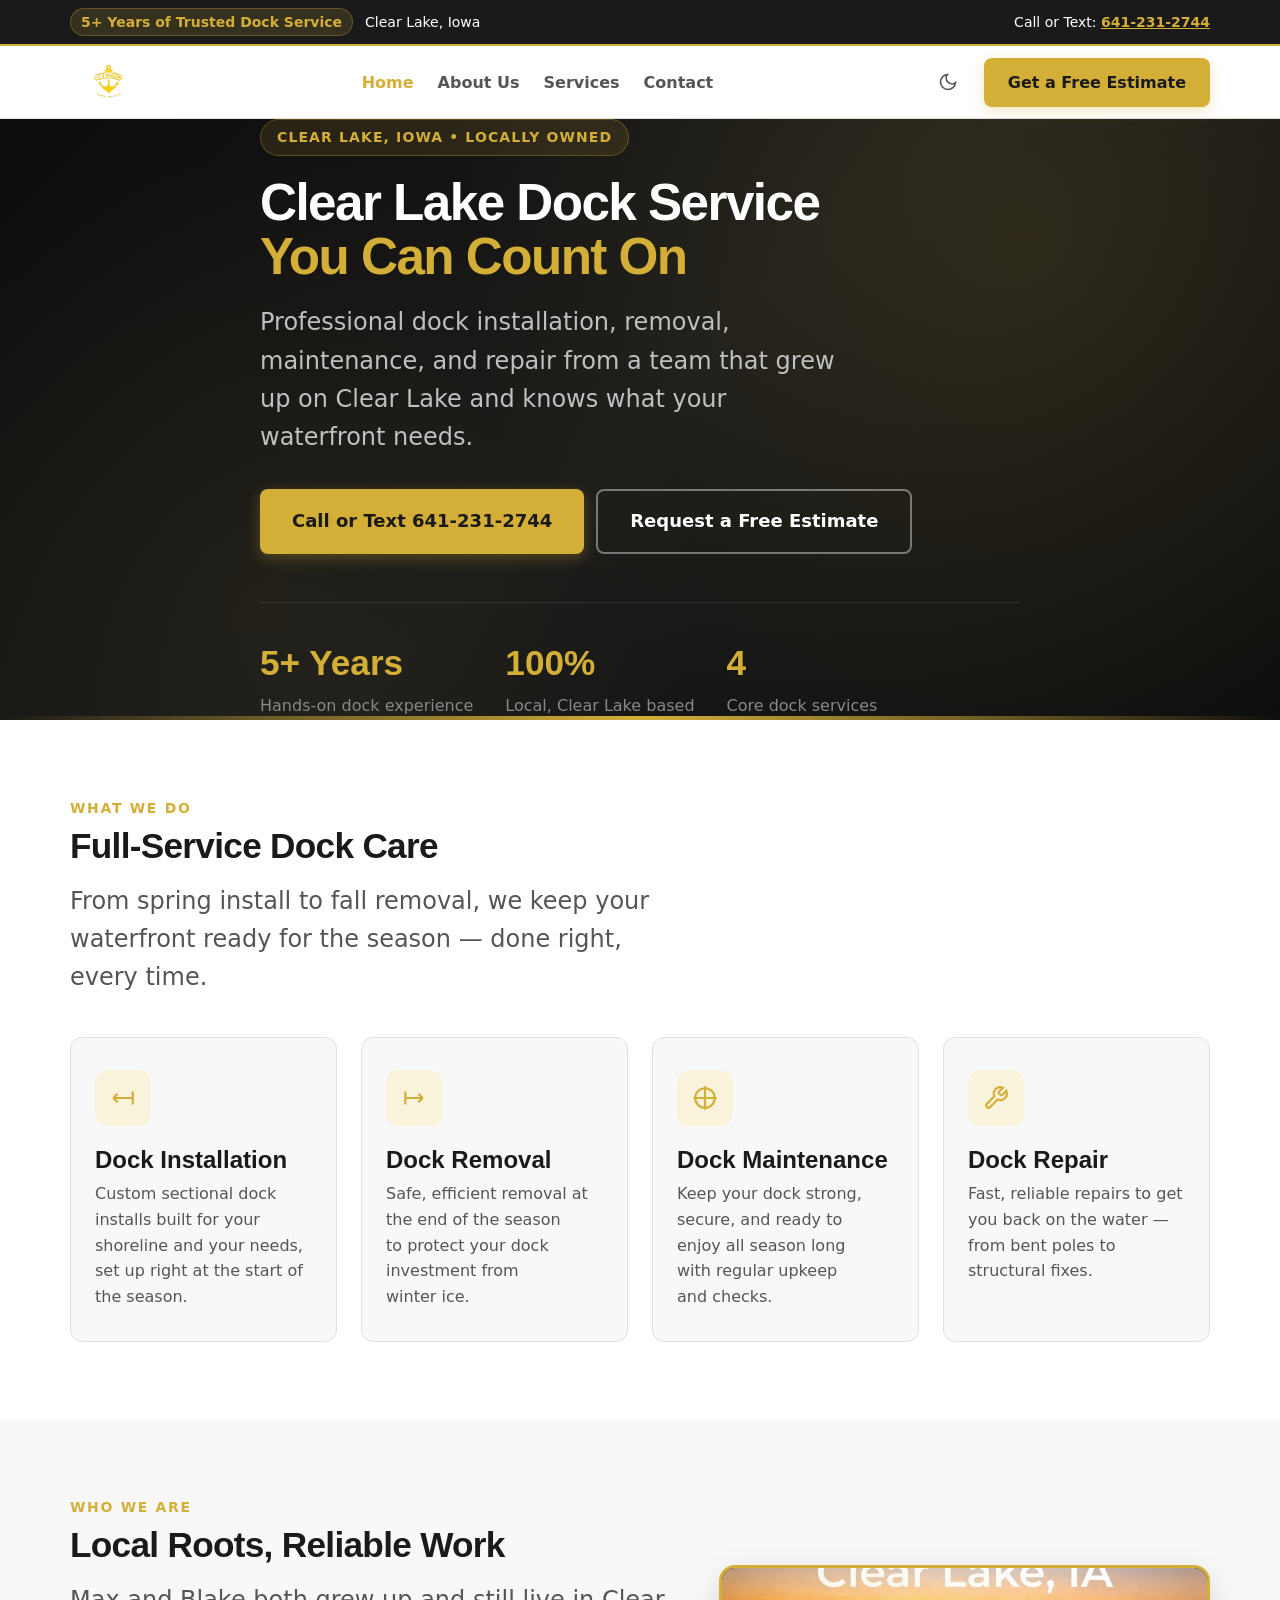
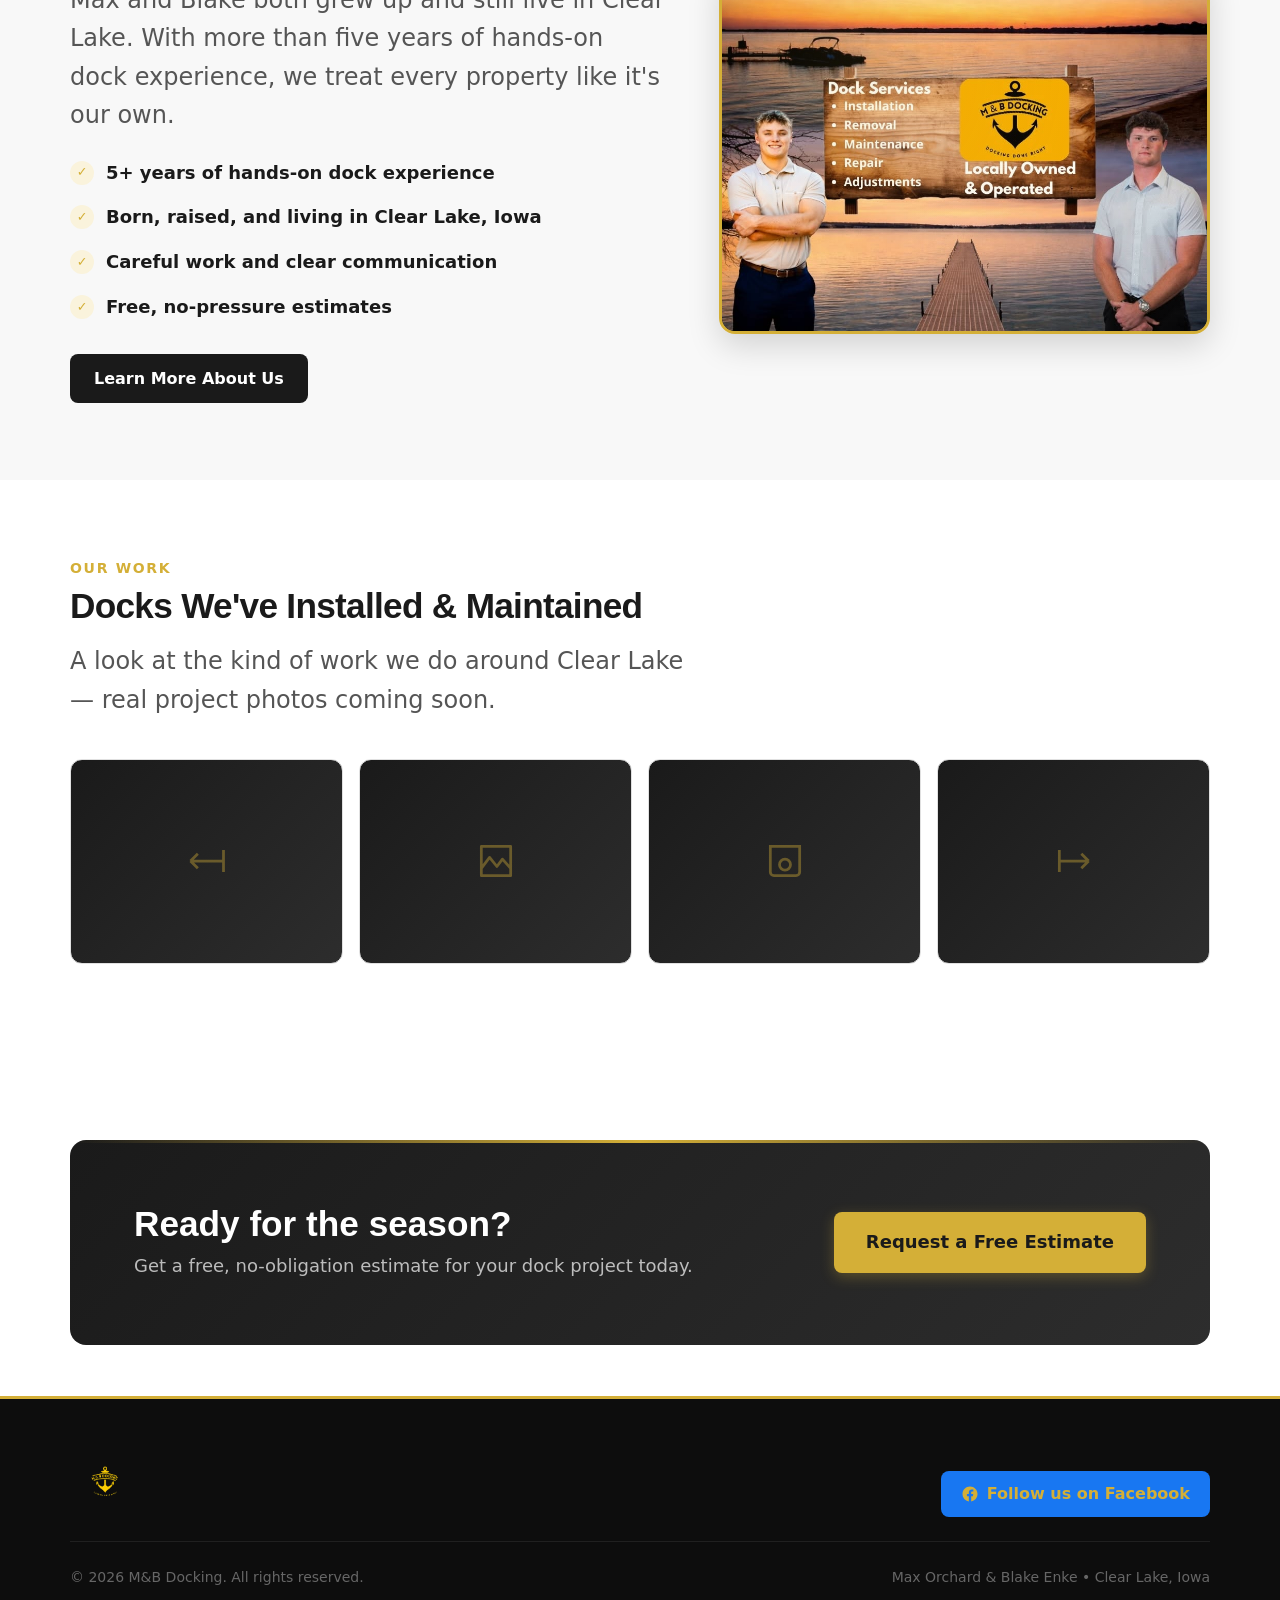
==== commit 94d50df0: "Add real Max & Blake photo to About and Home pages" ====
--- a/index.html
+++ b/index.html
@@ -150,10 +150,7 @@
         </div>
         <div class="split-visual">
           <div class="photo-frame">
-            <div class="photo-placeholder">
-              <svg width="52" height="52" viewBox="0 0 24 24" fill="none" stroke="currentColor" stroke-width="1.5"><path d="M4 16l4.5-6 4 5 3-4L20 16M4 8h.01M4 4h16v16H4z" stroke-linejoin="round"/></svg>
-              <p>Clear Lake waterfront &amp; dock work</p>
-            </div>
+            <img src="assets/max-and-blake.jpg" alt="Max Orchard and Blake Enke of M&B Docking at Clear Lake, Iowa" style="width:100%; height:100%; object-fit:cover; border-radius: var(--radius-lg);" />
           </div>
         </div>
       </div>
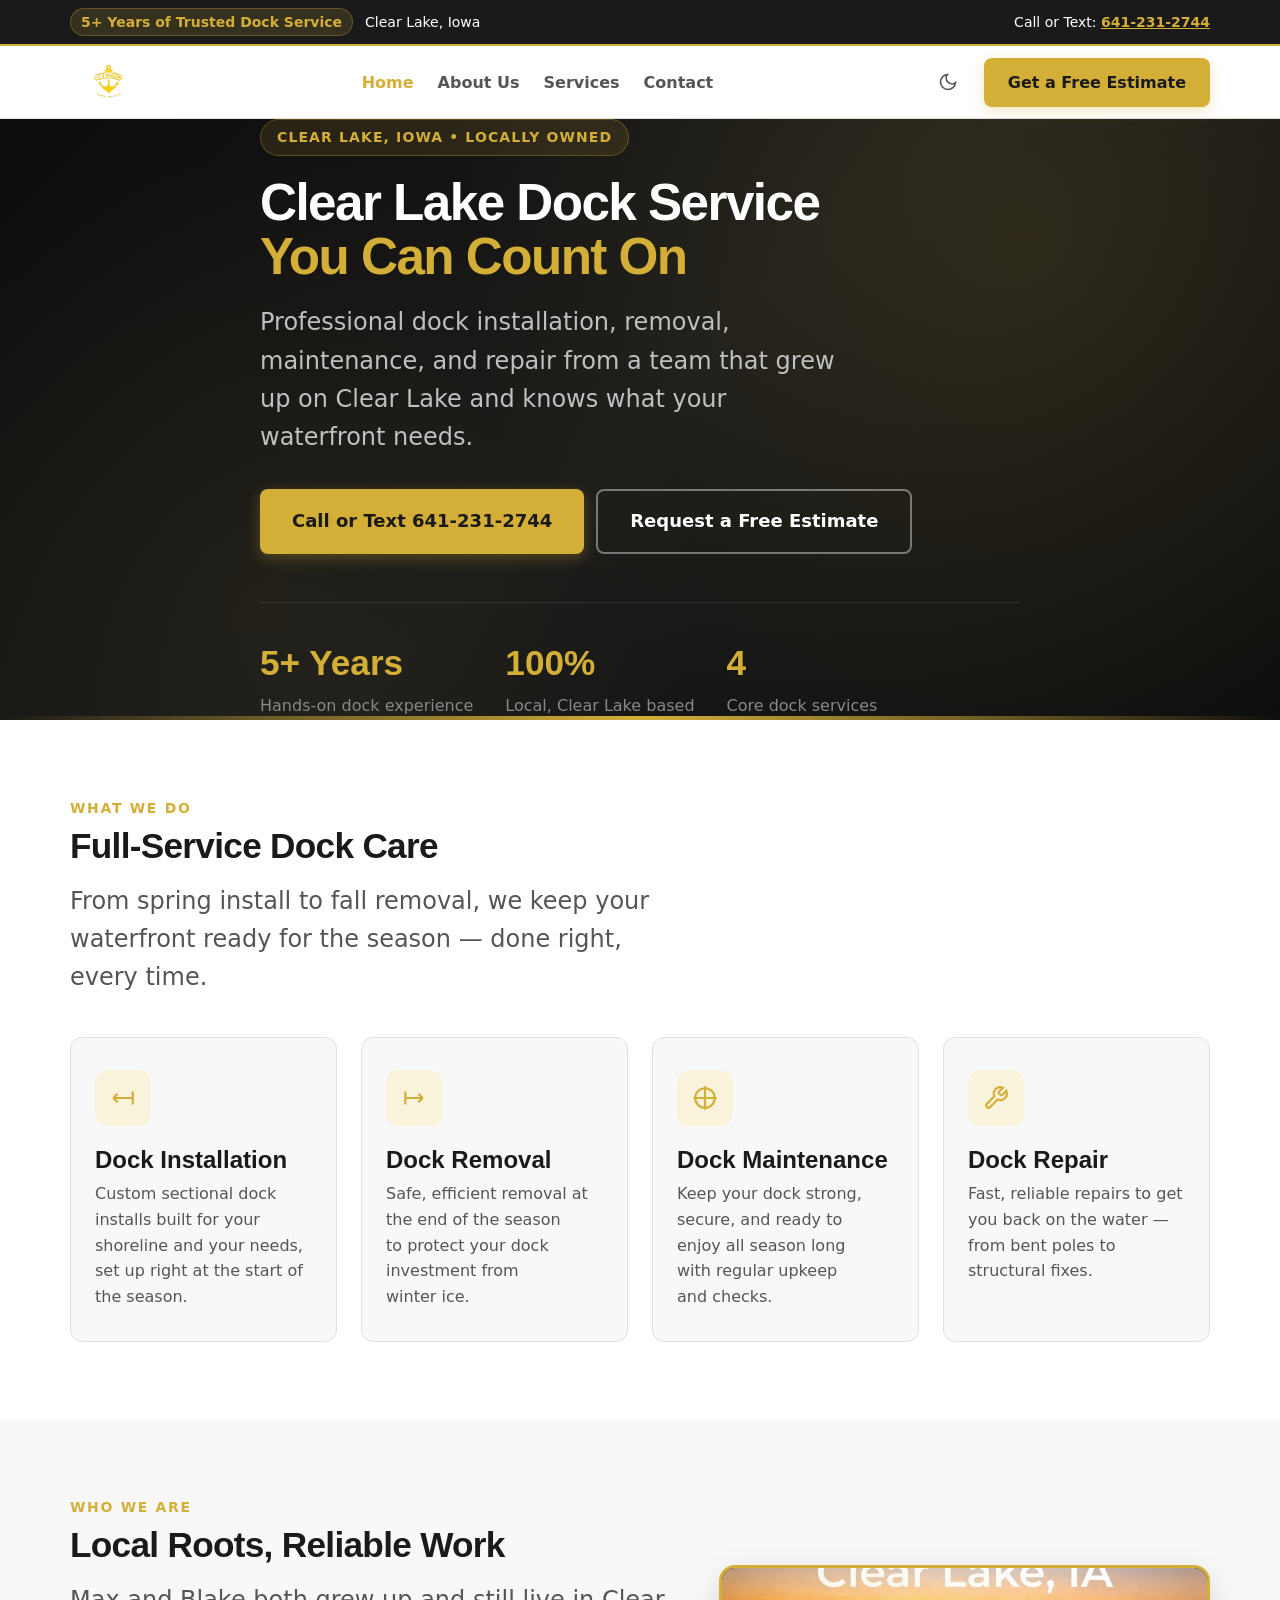
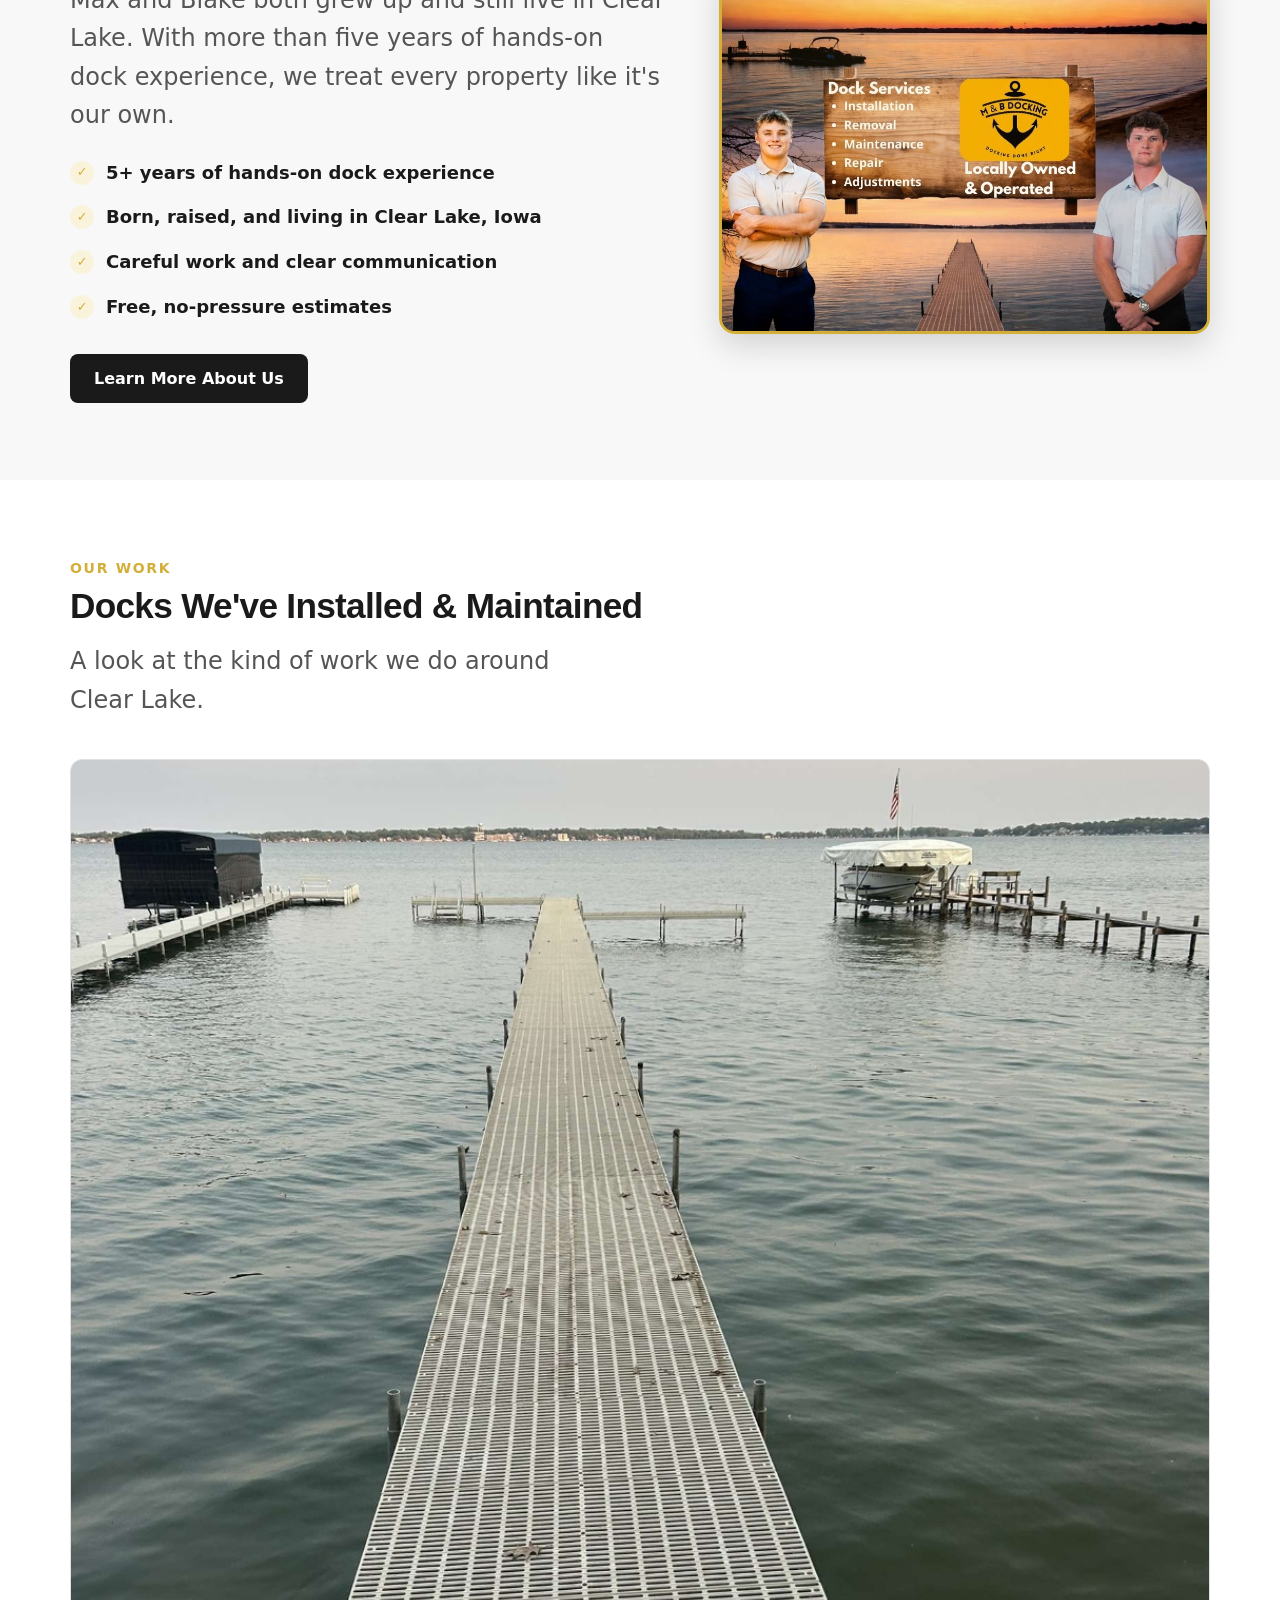
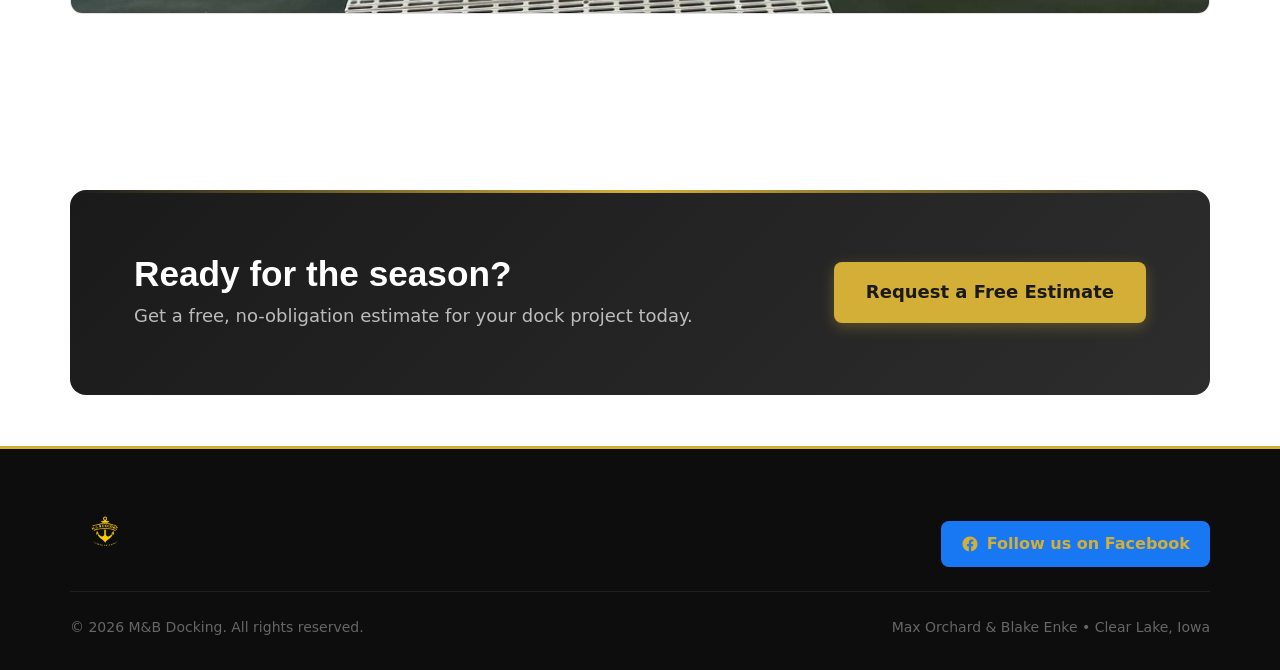
==== commit d6060c3f: "Add dock project photo to home page gallery" ====
--- a/index.html
+++ b/index.html
@@ -161,12 +161,9 @@
       <div class="container">
         <div class="section-kicker">Our Work</div>
         <h2 class="section-title">Docks We've Installed &amp; Maintained</h2>
-        <p class="section-lead">A look at the kind of work we do around Clear Lake &mdash; real project photos coming soon.</p>
+        <p class="section-lead">A look at the kind of work we do around Clear Lake.</p>
         <div class="gallery-grid">
-          <div class="gallery-item"><svg width="44" height="44" viewBox="0 0 24 24" fill="none" stroke="currentColor" stroke-width="1.5"><path d="M3 12h18M3 12l4-4M3 12l4 4M21 6v12"/></svg></div>
-          <div class="gallery-item"><svg width="44" height="44" viewBox="0 0 24 24" fill="none" stroke="currentColor" stroke-width="1.5"><path d="M4 16l4.5-6 4 5 3-4L20 16M4 8h.01M4 4h16v16H4z" stroke-linejoin="round"/></svg></div>
-          <div class="gallery-item"><svg width="44" height="44" viewBox="0 0 24 24" fill="none" stroke="currentColor" stroke-width="1.5"><circle cx="12" cy="14" r="3"/><path d="M4 4h16v14a2 2 0 01-2 2H6a2 2 0 01-2-2V4z"/></svg></div>
-          <div class="gallery-item"><svg width="44" height="44" viewBox="0 0 24 24" fill="none" stroke="currentColor" stroke-width="1.5"><path d="M20 12H4M20 12l-4-4M20 12l-4 4M4 18V6"/></svg></div>
+          <div class="gallery-item"><img src="assets/dock-project-1.jpg" alt="Modular lake dock installation with T-config end on Clear Lake" style="width:100%; height:100%; object-fit:cover;" /></div>
         </div>
       </div>
     </section>
